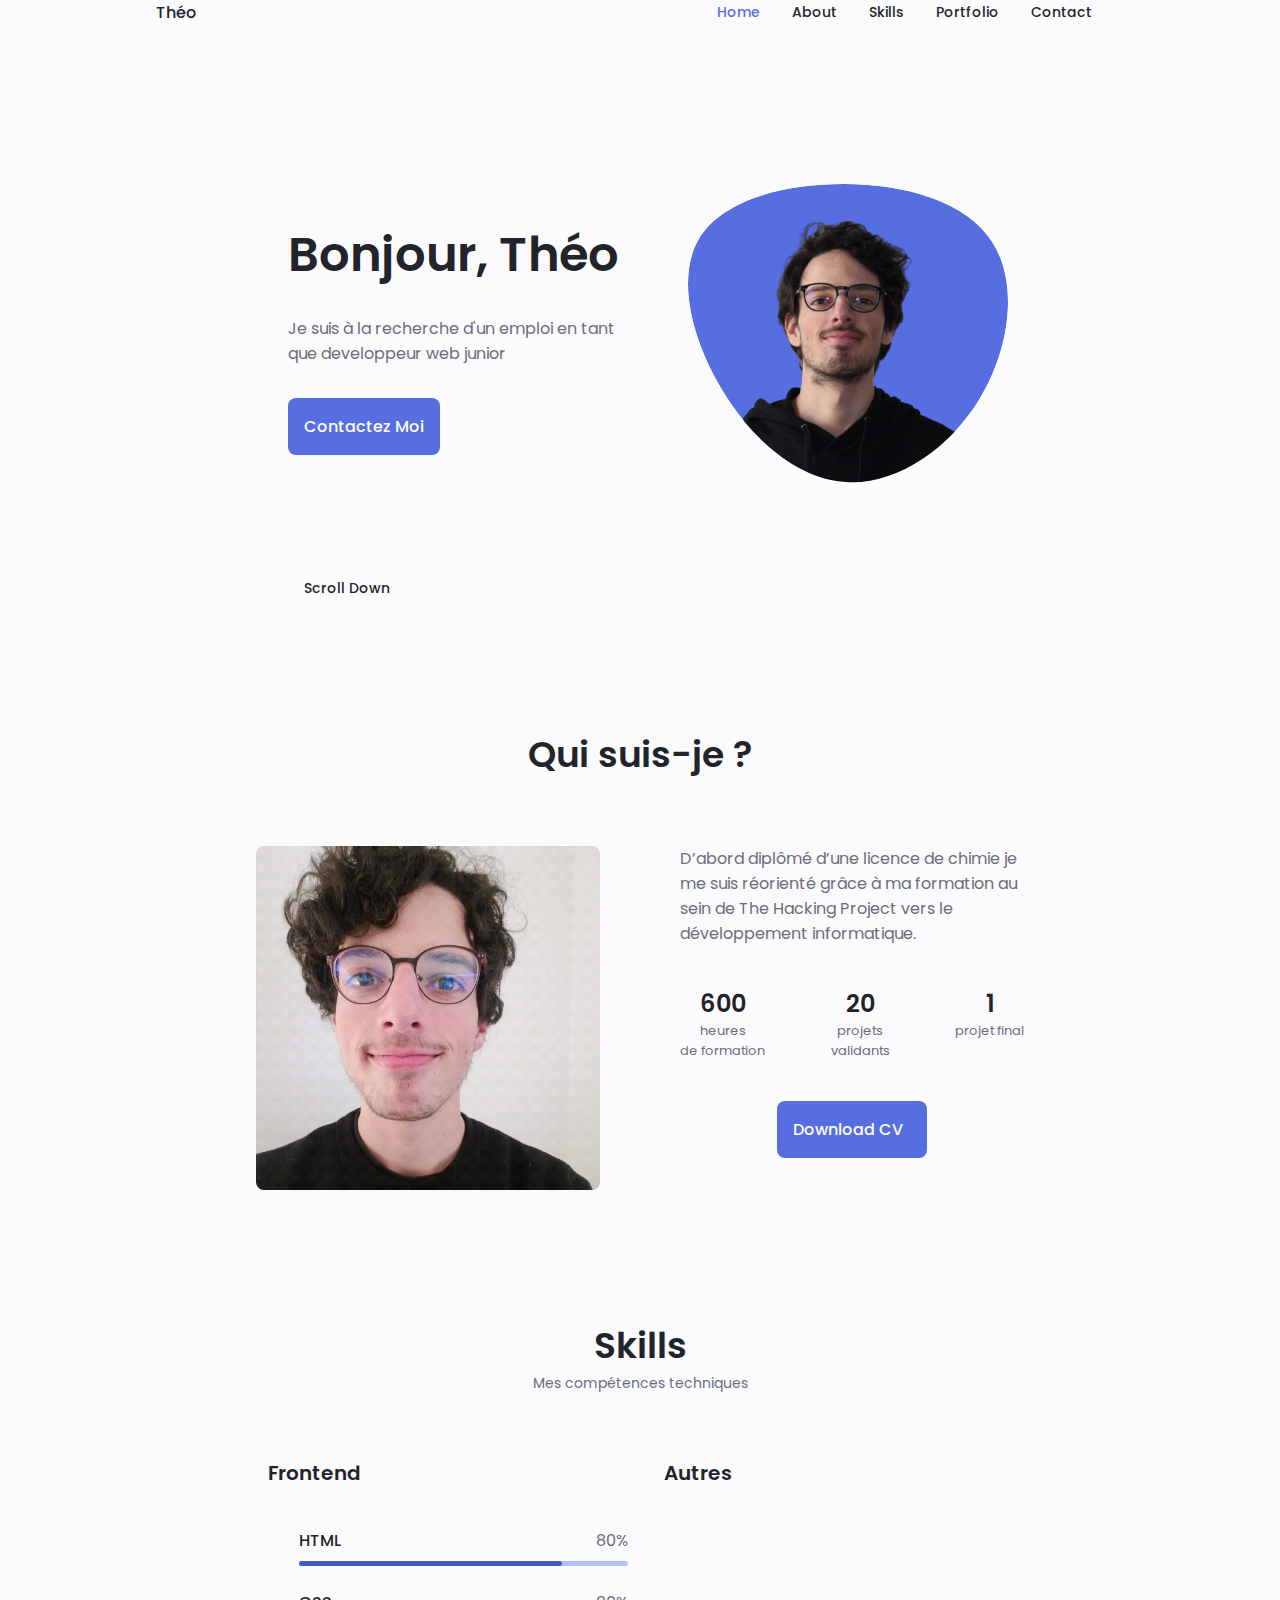
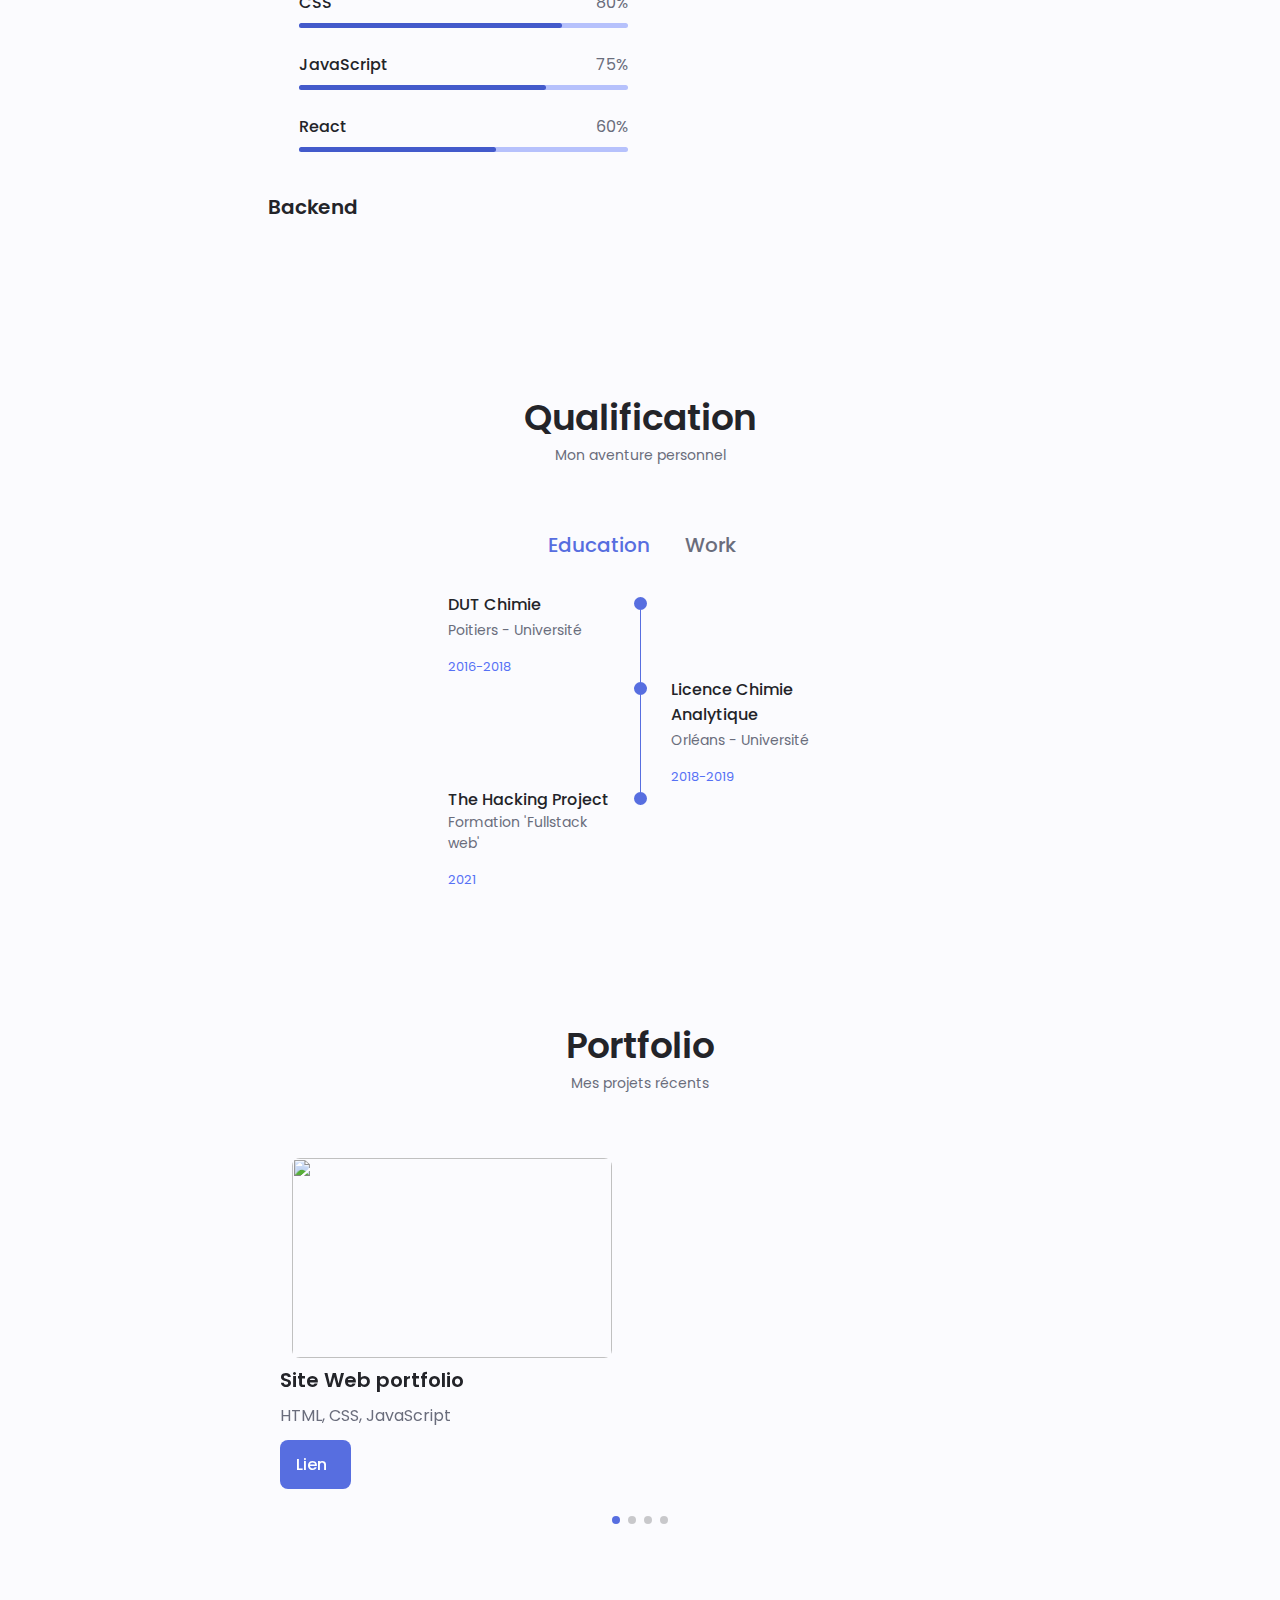
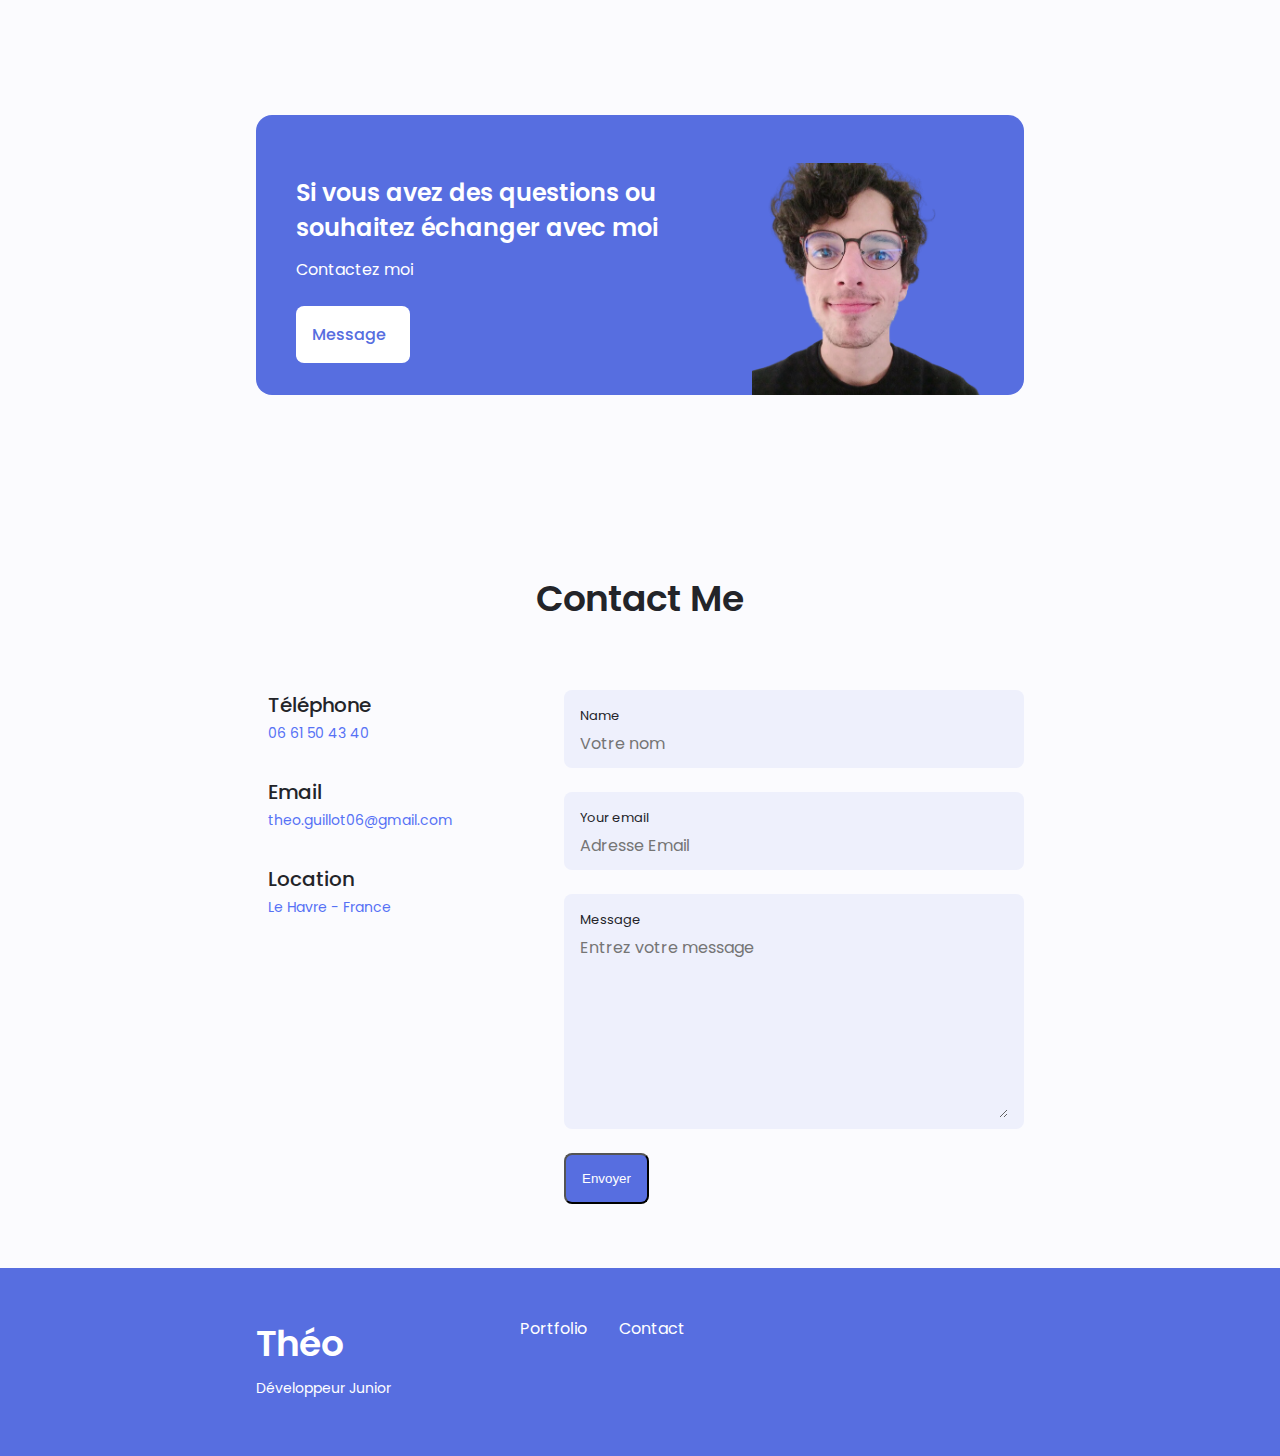
==== home.html @ 10beaa8b "changing format" ====
<!DOCTYPE html>
    <html lang="en">
    <head>
        <meta charset="UTF-8">
        <meta name="viewport" content="width=device-width, initial-scale=1.0">

        <!--==================== UNICONS ====================-->
        <link rel="stylesheet" href="https://unicons.iconscout.com/release/v4.0.0/css/line.css">
        
        <!--==================== CSS ====================-->
        <link rel="stylesheet" href="assets/css/styles.css">

        <title>My Portfolio</title>
    </head>
    <body>
        <!--==================== HEADER ====================-->
        <header class="header" id="header">
            <nav class="nav container">
                <a href="#" class="nav__logo">Théo</a>

                <div class="nav__menu" id="nav-menu">
                    <ul class="nav__list grid">
                        <li class="nav__item">
                            <a href="#home" class="nav__link active-link">
                                <i class="uil uil-estate nav__icon"></i> Home
                            </a>
                        </li>
                        <li class="nav__item">
                            <a href="#about" class="nav__link">
                                <i class="uil uil-user nav__icon"></i> About
                            </a>
                        </li>
                        <li class="nav__item">
                            <a href="#skills" class="nav__link">
                                <i class="uil uil-file-alt nav__icon"></i> Skills
                            </a>
                        </li>
                        <li class="nav__item">
                            <a href="#portfolio" class="nav__link">
                                <i class="uil uil-scenery nav__icon"></i> Portfolio
                            </a>
                        </li>
                        </li>
                        <li class="nav__item">
                            <a href="#contact" class="nav__link">
                                <i class="uil uil-message nav__icon"></i> Contact
                            </a>
                        </li>
                    </ul>
                    <i class="uil uil-times nav__close"  id="nav-close"></i>
                </div>

                <div class="nav__btns">
                    <!--Theme change button--> 
                    <i class="uil uil-moon change-theme" id="theme-button"></i>
                    <div class="nav__toggle" id="nav-toggle">
                        <i class="uil uil-apps"></i>
                    </div>
                </div>
            </nav>
        </header>

        <!--==================== MAIN ====================-->
        <main class="main">
            <!--==================== HOME ====================-->
            <section class="home section" id="home">
                <div class="home__container container grid">
                    <div class="home__content grid">
                        <div class="home__social">
                            <a href="https://www.linkedin.com/in/th%C3%A9o-guillot-756a85234/" target ="_blank" class="home__social-icon">
                                <i class="uil uil-linkedin-alt"></i>
                            </a>
                            <a href="https://github.com/theoguillot" target ="_blank" class="home__social-icon">
                                <i class="uil uil-github-alt"></i>
                            </a>
                        </div>
                        <div class="home__img">
                            <svg class="home__blob" viewBox="0 0 200 187" xmlns="http://www.w3.org/2000/svg" xmlns:xlink="http://www.w3.org/1999/xlink">
                                <mask id="mask0" mask-type="alpha">
                                    <path d="M190.312 36.4879C206.582 62.1187 201.309 102.826 182.328 134.186C163.346 165.547 
                                    130.807 187.559 100.226 186.353C69.6454 185.297 41.0228 161.023 21.7403 129.362C2.45775 
                                    97.8511 -7.48481 59.1033 6.67581 34.5279C20.9871 10.1032 59.7028 -0.149132 97.9666 
                                    0.00163737C136.23 0.303176 174.193 10.857 190.312 36.4879Z"/>
                                </mask>
                                <g mask="url(#mask0)">
                                    <path d="M190.312 36.4879C206.582 62.1187 201.309 102.826 182.328 134.186C163.346 
                                    165.547 130.807 187.559 100.226 186.353C69.6454 185.297 41.0228 161.023 21.7403 
                                    129.362C2.45775 97.8511 -7.48481 59.1033 6.67581 34.5279C20.9871 10.1032 59.7028 
                                    -0.149132 97.9666 0.00163737C136.23 0.303176 174.193 10.857 190.312 36.4879Z"/>

                                    <image class="home__blob-img" x='12' y='-40' href="assets/img/perfil.png"/>
                                </g>
                            </svg>
                        </div>
                        <div class="home__data">
                            <h1 class="home__title">Bonjour, Théo</h1>                        
                            <br>
                            <p class="home__description">Je suis à la recherche d'un emploi en tant que developpeur web junior</p>
                            <a href="#contact" class="button button--flex">
                                Contactez Moi <i class="uil uil-message"></i>
                            </a>
                        </div>
                    </div>
                    <div class="home__scroll">
                        <a href="#about" class="home__scroll-button button--flex">
                            <i class="uil uil-mouse-alt home_scroll-mouse"></i>
                            <span class="home__scroll-name">Scroll Down</span>
                            <i class="uil uil-arrow-down home_scroll-arrow"></i>
                        </a>
                    </div>
                </div>
            </section>

            <!--==================== ABOUT ====================-->
            <section class="about section" id="about">
                <h2 class="section__title">Qui suis-je ?</h2>
                <span class="section__subtitle"></span>
                <div class="about__container container grid">
                    <img src="assets/img/about.jpg" alt="" class="about__img">
                    <div class="about__data">
                        <p class="about__description">D’abord diplômé d’une licence de chimie je me suis réorienté grâce à ma formation au sein de The Hacking Project vers le développement informatique.</p>
                        <div class="about__info">
                            <div>
                                <span class="about__info-title">600</span>
                                <span class="about__info-name">heures <br> de formation</span>
                            </div>
                            <div>
                                <span class="about__info-title">20</span>
                                <span class="about__info-name">projets <br> validants</span>
                            </div>
                            <div>
                                <span class="about__info-title">1</span>
                                <span class="about__info-name">projet final <br></span>
                            </div>
                        </div>
                        <div class="about__buttons">
                            <a href="assets/pdf/THEO-GUILLOT-CV.pdf" download class="button button--flex">
                               Download CV <i class="uil uil-download-alt button__icon"></i>
                            </a>
                        </div>
                    </div>
                </div>
            </section>

            <!--==================== SKILLS ====================-->
            <section class="skills section" id="skills">
                <h2 class="section__title">Skills</h2>
                <span class="section__subtitle">Mes compétences techniques</span>
                <div class="skills__container container grid">
                    <div>
                        <!--==================== SKILL 1 ====================-->
                        <div class="skills__content skills__open">
                            <div class="skills__header">
                                <i class="uil uil-brackets-curly skills__icon"></i>

                                <div>
                                    <h1 class="skills__title">Frontend</h1>
                                    <span class="skills__subtitle"> </span>
                                </div>

                                <i class="uil uil-angle-down skills__arrow"></i>
                            </div>
                            <div class="skills__list grid">
                                <div class="skills__data">
                                    <div class="skills__titles">
                                        <h3 class="skills__name">HTML</h3>
                                        <span class="skills__number">80%</span>
                                    </div>
                                    <div class="skills__bar">
                                        <span class="skills__percentage skills__html"></span>
                                    </div>
                                </div>

                                <div class="skills__data">
                                    <div class="skills__titles">
                                        <h3 class="skills__name">CSS</h3>
                                        <span class="skills__number">80%</span>
                                    </div>
                                    <div class="skills__bar">
                                        <span class="skills__percentage skills__css"></span>
                                    </div>
                                </div>

                                <div class="skills__data">
                                    <div class="skills__titles">
                                        <h3 class="skills__name">JavaScript</h3>
                                        <span class="skills__number">75%</span>
                                    </div>
                                    <div class="skills__bar">
                                        <span class="skills__percentage skills__js"></span>
                                    </div>
                                </div>

                                <div class="skills__data">
                                    <div class="skills__titles">
                                        <h3 class="skills__name">React</h3>
                                        <span class="skills__number">60%</span>
                                    </div>
                                    <div class="skills__bar">
                                        <span class="skills__percentage skills__react"></span>
                                    </div>
                                </div>
                            </div>
                        </div>
                        <!--==================== SKILL 2 ====================-->
                        <div class="skills__content skills__close">
                            <div class="skills__header">
                                <i class="uil uil-server-network skills__icon"></i>

                                <div>
                                    <h1 class="skills__title">Backend</h1>
                                    <span class="skills__subtitle"></span>
                                </div>

                                <i class="uil uil-angle-down skills__arrow"></i>
                            </div>
                            <div class="skills__list grid">
                                <div class="skills__data">
                                    <div class="skills__titles">
                                        <h3 class="skills__name">PHP</h3>
                                        <span class="skills__number">70%</span>
                                    </div>
                                    <div class="skills__bar">
                                        <span class="skills__percentage skills__php"></span>
                                    </div>
                                </div>

                                <div class="skills__data">
                                    <div class="skills__titles">
                                        <h3 class="skills__name">MySQL</h3>
                                        <span class="skills__number">70%</span>
                                    </div>
                                    <div class="skills__bar">
                                        <span class="skills__percentage skills__firebase"></span>
                                    </div>
                                </div>

                                <div class="skills__data">
                                    <div class="skills__titles">
                                        <h3 class="skills__name">Node Js</h3>
                                        <span class="skills__number">60%</span>
                                    </div>
                                    <div class="skills__bar">
                                        <span class="skills__percentage skills__node"></span>
                                    </div>
                                </div>

                                <div class="skills__data">
                                    <div class="skills__titles">
                                        <h3 class="skills__name">Ruby</h3>
                                        <span class="skills__number">85%</span>
                                    </div>
                                    <div class="skills__bar">
                                        <span class="skills__percentage skills__ruby"></span>
                                    </div>
                                </div>
                            </div>
                        </div>
                    </div>
                    <div>
                        <!--==================== SKILL 3 ====================-->
                        <div class="skills__content skills__close">
                            <div class="skills__header">
                                <i class="uil uil-server-network skills__icon"></i>

                                <div>
                                    <h1 class="skills__title">Autres</h1>
                                    <span class="skills__subtitle"></span>
                                </div>

                                <i class="uil uil-angle-down skills__arrow"></i>
                            </div>
                            <div class="skills__list grid">
                                <div class="skills__data">
                                    <div class="skills__titles">
                                        <h3 class="skills__name">Adobe Premiere</h3>
                                        <span class="skills__number">70%</span>
                                    </div>
                                    <div class="skills__bar">
                                        <span class="skills__percentage skills__adobe"></span>
                                    </div>
                                </div>

                                <div class="skills__data">
                                    <div class="skills__titles">
                                        <h3 class="skills__name">Photoshop</h3>
                                        <span class="skills__number">60%</span>
                                    </div>
                                    <div class="skills__bar">
                                        <span class="skills__percentage skills__photoshop"></span>
                                    </div>
                                </div>
                            </div>
                        </div>
                    </div>
                </div>

            </section>

            <!--==================== QUALIFICATIONS ====================-->
            <section class="qualification section">
                <h2 class="section__title">Qualification</h2>
                <span class="section__subtitle">Mon aventure personnel</span>

                <div class="qualification__containter container">
                    <div class="qualification__tabs">
                        <div class="qualification__button button--flex qualification__active" data-target='#education'>
                            <i class="uil uil-graduation-cap qualification__icon"></i>
                            Education
                        </div>

                        <div class="qualification__button button--flex" data-target='#work'>
                            <i class="uil uil-briefcase-alt qualification__icon"></i>
                            Work
                        </div>
                    </div>

                    <div class="qualification__sections">
                        <!--==================== QUALIFICATION CONTENT 1 ====================-->
                        <div class="qualification__content qualification__active" data-content id="education">
                            <!--==================== QUALIFICATIONS 1 ====================-->
                            <div class="qualification__data">
                                <div>
                                    <h3 class="qualification__title">DUT Chimie</h3>
                                    <span class="qualification__subtitle">Poitiers - Université</span>
                                    <div class="qualification__calendar">
                                        <i class="uil uil-calendar-alt"></i>
                                        2016-2018
                                    </div>
                                </div>

                                <div>
                                    <span class="qualification__rounder"></span>
                                    <span class="qualification__line"></span>
                                </div>
                            </div>

                            <!--==================== QUALIFICATIONS 2 ====================-->
                            <div class="qualification__data">
                                <div></div>
                                
                                <div>
                                    <span class="qualification__rounder"></span>
                                    <span class="qualification__line"></span>
                                </div>

                                <div>
                                    <h3 class="qualification__title">Licence Chimie Analytique</h3>
                                    <span class="qualification__subtitle"> Orléans - Université</span>
                                    <div class="qualification__calendar">
                                        <i class="uil uil-calendar-alt"></i>
                                        2018-2019
                                    </div>
                                </div>

                            </div>

                            <!--==================== QUALIFICATIONS 3 ====================-->
                            <div class="qualification__data">
                                <div>
                                    <h3 class="qualification__title">The Hacking Project</h3>
                                    <span class="qualification__subtitle">Formation 'Fullstack web'</span>
                                    <div class="qualification__calendar">
                                        <i class="uil uil-calendar-alt"></i>
                                        2021
                                    </div>
                                </div>

                                <div>
                                    <span class="qualification__rounder"></span>
                                </div>
                            </div>
                        </div>
                        <!--==================== QUALIFICATION CONTENT 2 ====================-->
                        <div class="qualification__content" data-content id="work">
                            <!--==================== QUALIFICATIONS 1 ====================-->
                            <div class="qualification__data">
                                <div></div>
                                
                                <div>
                                    <span class="qualification__rounder"></span>
                                    <span class="qualification__line"></span>
                                </div>

                                <div>
                                    <h3 class="qualification__title">Développeur PHP-JS-SQL</h3>
                                    <span class="qualification__subtitle">TRACKER</span>
                                    <div class="qualification__calendar">
                                        <i class="uil uil-calendar-alt"></i>
                                        Juin 2022 - Sept. 2022
                                    </div>
                                </div>

                            </div>

                            <!--==================== QUALIFICATIONS 2 ====================-->
                            <div class="qualification__data">
                                <div>
                                    <h3 class="qualification__title">Alternant technicien chimiste</h3>
                                    <span class="qualification__subtitle">Novo Nordisk</span>
                                    <div class="qualification__calendar">
                                        <i class="uil uil-calendar-alt"></i>
                                        Juin 2021 - Sept. 2021
                                    </div>
                                </div>

                                <div>
                                    <span class="qualification__rounder"></span>
                                    <span class="qualification__line"></span>
                                </div>
                            </div>

                            <!--==================== QUALIFICATIONS 3 ====================-->
                            <div class="qualification__data">
                                <div></div>
                                
                                <div>
                                    <span class="qualification__rounder"></span>
                                    <span class="qualification__line"></span>
                                </div>

                                <div>
                                    <h3 class="qualification__title">Technicien Chimiste</h3>
                                    <span class="qualification__subtitle">Novo Nordisk</span>
                                    <div class="qualification__calendar">
                                        <i class="uil uil-calendar-alt"></i>
                                        Sept. 2019 - Nov 2019
                                    </div>
                                </div>

                            </div>
                        </div>
                    </div>
                </div>

            </section>

            <!--==================== PORTFOLIO ====================-->
            <link rel="stylesheet"
            href="https://unpkg.com/swiper/swiper-bundle.min.css"/>
      
            <script src="https://unpkg.com/swiper/swiper-bundle.min.js"></script>

            <section class="portfolio section" id="portfolio">
                <h2 class="section__title">Portfolio</h2>
                <span class="section__subtitle">Mes projets récents</span>

                <div class="portfolio__container container swiper">
                    <div class="swiper-wrapper">
                        <!--==================== PORTFOLIO 1====================-->
                        <div class="portfolio__content grid swiper-slide">
                            <img src="assets/img/portfolio1.jpg" alt="" class="portfolio__img">

                            <div class="portfolio__data">
                                <h3 class="portfolio__title">Site Web portfolio</h3>
                                <p class="portfolio__description">HTML, CSS, JavaScript</p>
                                <a href="https://github.com/theoguillot/Portfoliov1/" class="button button--flex button--small portfolio__button" target="_blank">
                                    Lien
                                    <i class="uil uil-arrow-right button__icon"></i>
                                </a>
                            </div>
                        </div>

                        <!--==================== PORTFOLIO 2====================-->

                        <div class="portfolio__content grid swiper-slide">
                            <img src="assets/img/portfolio2.jpg" alt="" class="portfolio__img">

                            <div class="portfolio__data">
                                <h3 class="portfolio__title">Projet final 'The Hacking Project'</h3>
                                <p class="portfolio__description">Ruby On Rails, JavaScript</p>
                                <a href="https://formatech-org.herokuapp.com" class="button button--flex button--small portfolio__button" target="_blank">
                                    Check it out
                                    <i class="uil uil-arrow-right button__icon"></i>
                                </a>
                            </div>
                        </div>
                        <!--==================== PORTFOLIO 3====================-->
                        <div class="portfolio__content grid swiper-slide">
                            <img src="assets/img/portfolio5.jpg" alt="" class="portfolio__img">

                            <div class="portfolio__data">
                                <h3 class="portfolio__title">Boutique en ligne</h3>
                                <p class="portfolio__description">Wordpress, PHP</p>
                                <a href="https://brokenstock.fr" class="button button--flex button--small portfolio__button" target="_blank">
                                    Check it out
                                    <i class="uil uil-arrow-right button__icon"></i>
                                </a>
                            </div>
                        </div>
                        <!--==================== PORTFOLIO 4====================-->
                        <div class="portfolio__content grid swiper-slide">
                            <iframe src="https://giant.gfycat.com/PositiveNeglectedCollardlizard.mp4" class="portfolio__img" allowfullscreen></iframe>
                            <div class="portfolio__data">
                                <h3 class="portfolio__title">Bot telegram</h3>
                                <p class="portfolio__description">Ruby bot, Pancakeswap API </p>
                                <a href="https://giant.gfycat.com/PositiveNeglectedCollardlizard.mp4" class="button button--flex button--small portfolio__button" target="_blank">
                                    <i class="uil uil-arrow-left left__button__icon"></i>
                                    Check it out
                                </a>
                            </div>
                        </div>
                    </div>
                    <!-- If we need navigation buttons -->
                    <div class="swiper-button-prev">
                        <i class="uil uil-angle-left-b swiper-portfolio-icon"></i>
                    </div>
                    <div class="swiper-button-next">
                        <i class="uil uil-angle-right-b swiper-portfolio-icon"></i>
                    </div>
                    <!-- Add Pagination -->
                    <div class="swiper-pagination"></div>
                </div>

            </section>

            <!--==================== PROJECT IN MIND ====================-->
            <section class="project section">
                <div class="project__bg">
                    <div class="project__container container grid">
                        <div class="project__data">
                            <h2 class="project__title">Si vous avez des questions ou souhaitez échanger avec moi</h2>
                            <p class="project__description">Contactez moi</p>
                            <a href="#contact" class="button button--flex button--white">
                                Message
                                <i class="uil uil-message project__icon button__icon"></i>
                            </a>
                        </div>

                        <img src="assets/img/project.png" alt="" class="project__img">
                    </div>
                </div>

            </section>

            <!--==================== CONTACT ME ====================-->
            <section class="contact section" id="contact">
                <h2 class="section__title">Contact Me</h2>
                <span class="section__subtitle"></span>

                <div class="contact__container container grid">
                    <div>
                        <div class="contact__information">
                            <i class="uil uil-phone-alt contact__icon"></i>

                            <div>
                                <h3 class="contact__title">Téléphone</h3>
                                <span class="contact__subtitle">06 61 50 43 40</span>
                            </div>
                        </div>
                        <div class="contact__information">
                            <i class="uil uil-envelope contact__icon"></i>

                            <div>
                                <h3 class="contact__title">Email</h3>
                                <span class="contact__subtitle">theo.guillot06@gmail.com</span>
                            </div>
                        </div>
                        <div class="contact__information">
                            <i class="uil uil-map-marker contact__icon"></i>

                            <div>
                                <h3 class="contact__title">Location</h3>
                                <span class="contact__subtitle">Le Havre - France</span>
                            </div>
                        </div>
                    </div>
                    <form action="https://formsubmit.co/730855c0db6765073048774f76329a4f" class="contact__form grid" method="POST">
                        <input type="hidden" name="_next" value="https://theog-portfolio.herokuapp.com/thanks.html">
                        <div class="contact__inputs grid">
                            <div class="contact__content">
                                <label for="" class="contact__label">Name</label>
                                <input placeholder="Votre nom" type="text" name="name" class="contact__input" required>
                            </div>
                            <div class="contact__content">
                                <label for="" class="contact__label">Your email</label>
                                <input type="email" name="email" placeholder="Adresse Email" class="contact__input" required>
                            </div>
                            <div class="contact__content">
                                <label for="" class="contact__label">Message</label>
                                <textarea name="message" placeholder="Entrez votre message" id="" cols="0" rows="7" class="contact__input"></textarea>
                            </div>

                            <div>
                                <button  class="button button--flex" type="submit">
                                    Envoyer 
                                    <i class="uil uil-message"></i>
                                </button>
                            </div>
                        </div>
                    </form>
                </div>

            </section>
        </main>

        <!--==================== FOOTER ====================-->
        <footer class="footer">
            <div class="footer__bg">
                <div class="footer__container container grid">
                    <div>
                        <h1 class="footer__title">Théo</h1>
                        <span class="footer__subtitle">Développeur Junior</span>
                    </div>
                    <ul class="footer__links">
                        <li>
                            <a href="#portfolio" class="footer__link">Portfolio</a>
                        </li>
                        <li>
                            <a href="#contact" class="footer__link">Contact</a>
                        </li>
                    </ul>
                    <div class="footer__socials">
                        <a href="https://www.linkedin.com/in/th%C3%A9o-guillot-756a85234/" target="_blank" class="footer__social">
                            <i class="uil uil-linkedin"></i>
                        </a>
                        <a href="https://github.com/theoguillot" target="_blank" class="footer__social">
                            <i class="uil uil-github"></i>
                        </a>
                    </div>
                </div>
            </div>
        </footer>
        
        <!--==================== SCROLL TOP ====================-->
        <a href="#" class="scrollup" id="scroll-up">
            <i class="uil uil-arrow-up scrollup__icon"></i>
        </a>

        <!--==================== MAIN JS ====================-->
        <script src="assets/js/main.js"></script>
    </body>
</html>
---- assets/css/styles.css ----
/*==================== GOOGLE FONTS ====================*/
@import url('https://fonts.googleapis.com/css2?family=Poppins:wght@400;500;600&display=swap');

/*==================== VARIABLES CSS ====================*/
:root {
    --header-height: 3rem ;

    /*========== Colors ==========*/
    /* Change favorite color */
    --hue-color: 230 ; /*Purple 250 - Green 142 - Blue 230 - Pink 340*/

    /* HSL color mode */
    --first-color: hsl(var(--hue-color), 69%, 61%) ;
    --first-color-second: hsl(var(--hue-color), 69%, 61%);
    --first-color-alt: hsl(var(--hue-color), 57%, 53%);
    --first-color-lighter: hsl(var(--hue-color), 92%, 85%);
    --title-color: hsl(var(--hue-color), 8%, 15%);
    --text-color: hsl(var(--hue-color), 8%, 45%);
    --text-color-light: hsl(var(--hue-color),89%, 65%);
    --input-color: hsl(var(--hue-color), 70%, 96%);
    --body-color: hsl(var(--hue-color), 60%, 99%);
    --container-color: #FFF;
    --scroll-bar-color: hsl(var(--hue-color), 12%, 90%);
    --scroll-thumb-color: hsl(var(--hue-color), 12%, 80%);

    /*========== Font and typography ==========*/
    --body-font: 'Poppins', sans-serif;

    /* .5rem = 8px, 1rem = 16px, 1.5rem = 24px ... */
    --big-font-size: 2rem;
    --h1-font-size: 1.5rem;
    --h2-font-size: 1.25rem;
    --h3-font-size: 1.125rem;
    --normal-font-size: .938rem;
    --small-font-size: .813rem;
    --smaller-font-size: .75rem;

    /*========== Font weight ==========*/
    --font-medium: 500;
    --font-semi-bold: 600;

    /*========== Margenes Bottom ==========*/
    /* .25rem = 4px, .5rem = 8px, .75rem = 12px ... */
    --mb-0-25: .25rem;
    --mb-0-5: .5rem;
    --mb-0-75: .75rem;
    --mb-1: 1rem;
    --mb-1-5: 1.5rem;
    --mb-2: 2rem;
    --mb-2-5: 2.5rem;
    --mb-3: 3rem;

    /*========== z index ==========*/
    --z-tooltip: 10;
    --z-fixed: 100;
    --z-modal: 1000;
}

/* Font size for large devices */
@media screen and (min-width: 968px) {
    :root {
        --big-font-size: 3rem;
        --h1-font-size: 2.25rem;
        --h2-font-size: 1.5rem;
        --h3-font-size: 1.25rem;
        --normal-font-size: 1rem;
        --small-font-size: .875rem;
        --smaller-font-size: .813rem;
    }
}

/*========== Variables Dark theme ==========*/
body.dark-theme{
    /* HSL color mode */

    --first-color-second: hsl(var(--hue-color), 30%, 8%);
    --title-color: hsl(var(--hue-color), 8%, 95%);
    --text-color: hsl(var(--hue-color), 8%, 75%);
    --input-color: hsl(var(--hue-color), 29%, 16%);
    --body-color: hsl(var(--hue-color), 28%, 12%);
    --container-color: hsl(var(--hue-color), 29%, 16%);
    --scroll-bar-color: hsl(var(--hue-color), 12%, 48%);
    --scroll-thumb-color: hsl(var(--hue-color), 12%, 36%);
}

/*========== Button Dark/Light ==========*/
.nav__btns{
    display: flex;
    align-items: center;
}

.change-theme{
    font-size: 1.25rem;
    color: var(--title-color);
    margin-right: var(--mb-1);
    cursor: pointer;
}

.change-theme:hover{
    color: var(--first-color);
}


/*==================== BASE ====================*/
*{
    box-sizing: border-box;
    padding: 0;
    margin: 0;
}

html{
    scroll-behavior: smooth;
}

body{
    margin: 0 0 var(--header-height) 0;
    font-family: var(--body-font);
    font-size: var(--normal-font-size);
    background-color: var(--body-color);
    color: var(--text-color);
}

h1,h2,h3,h4{
    color: var(--title-color);
    font-weight: var(--font-semi-bold);
}

ul{
    list-style: none;
}

a{
    text-decoration: none;
}

img{
    max-width: 100%;
    height: auto
}
/*==================== REUSABLE CSS CLASSES ====================*/
.section{
    padding: 2rem 0 4rem;
}

.section__title{
    font-size: var(--h1-font-size)
}

.section__subtitle{
    display: block;
    font-size: var(--small-font-size);
    margin-bottom: var(--mb-3);
}

.section__title,
.section__subtitle{
    text-align: center;
}
/*==================== LAYOUT ====================*/
.container{
    max-width: 768px;
    margin-left: var(--mb-1-5);
    margin-right: var(--mb-1-5);
}

.grid{
    display: grid;
    gap: 1.5rem;
}

.header{
    width: 100%;
    position: fixed;
    bottom: 0;
    left: 0;
    z-index: var(--z-fixed);
    background-color: var(--body-color);
}
/*==================== NAV ====================*/
.nav{
    max-width: 968px;
    height: var(--header-height);
    display: flex;
    justify-content: space-between;
    align-items: center;
}

.nav__logo,
.nav__toggle{
    color: var(--title-color);
    font-weight: var(--font-medium);
}

.nav__logo:hover{
    color: var(--first-color);
}

.nav__toggle{
    font-size: 1.1rem;
    cursor: pointer;
}

.nav__toggle:hover{
    color: var(--first-color);
}

@media screen and (max-width: 767px){
    .nav__menu{
        position: fixed;
        bottom: -100%;
        left: 0;
        width: 100%;
        background-color: var(--body-color);
        padding: 2rem 1.5rem 4rem;
        box-shadow: 0 -1px 4px rgba(0,0,0,.15);
        border-radius: 1.5rem 1.5rem 0 0;
        transition: .3s;
    }
}

.nav__list{
    grid-template-columns: repeat(3, 1fr);
    gap: 2rem;
}

.nav__link{
    display: flex;
    flex-direction: column;
    align-items: center;
    font-size: var(--small-font-size);
    color: var(--title-color);
    font-weight: var(--font-medium);
}

.nav__link:hover{
    color: var(--first-color)
}

.nav__icon{
    font-size: 1.2rem;
}

.nav__close{
    position: absolute;
    right: 1.3rem;
    bottom: .5rem;
    font-size: 1.5rem;
    cursor: pointer;
    color: var(--first-color);
}

.nav__close:hover{
    color: var(--first-color-alt)
}
/* show menu */
.show-menu{
    bottom: 0;
}

/* Active link */
.active-link{
    color: var(--first-color);
}

/* Change background header */
.scroll-header{
    box-shadow: 0 -1px 4px rgba(0,0,0,.15);
}

/*==================== HOME ====================*/
.home__container{
    gap: 1rem;
}

.home__content{
    grid-template-columns: .5fr 3fr;
    padding-top: 3.5rem;
    align-items: center;
}

.home__social{
    display: grid;
    grid-template-columns: max-content;
    row-gap: 1rem;
}

.home__social-icon{
    font-size: 1.25rem;
    color: var(--first-color);
}

.home__social-icon:hover{
    color: var(--first-color-alt);
}

.home__blob{
    width: 200px;
    fill: var(--first-color)
}

.home__blob-img{
   width: 170px; 
}

.home__data{
    grid-column: 1/3;
}

.home__title{
    font-size: var(--big-font-size);
}

.home__subtitle{
    font-size: var(--h3-font-size3--);
    color: var(--text-color);
    font-weight: var(--font-medium);
}

.home__description{
    margin-bottom: var(--mb-2);
}

.home__scroll{
    display: none;
}

.home__scroll-button{
    color: var(--first-color);
    transition: .3s;
}

.home__scroll-button:hover{
    transform: translateY(0.25rem);
}

.home__scroll-mouse{
    font-size: 2rem;
}

.home__scroll-name{
    font-size: var(--small-font-size);
    color: var(--title-color);
    font-weight: var(--font-medium);
    margin-right: var(--mb-0-25);
}

.home__scroll-arrow{
    font-size: 1.25rem;
}
/*==================== BUTTONS ====================*/
.button{
    display: inline-block;
    background-color: var(--first-color);
    color: #FFF;
    padding: 1rem;
    border-radius: .5rem;
    font-weight: var(--font-medium);
}

.button:hover{
    background-color: var(--first-color-alt);
}

.button__icon{
    font-size: 1.25rem;
    margin-left: var(--mb-0-5);
    transition: .3s;
}

.left__button__icon{
    font-size: 1.25rem;
    margin-right: var(--mb-0-5);
    transition: .3s;
}

.button--white{
    background-color: #FFF;
    color: var(--first-color);
}

.button--white:hover{
    background-color: #FFF;
}

.button--flex{
    display: inline-flex;
    align-items: center;
    
}

.button--thanks{
    text-align: center;
}

.button--small{
    padding: .75rem 1rem;
}

.button--link{
    padding: 0;
    background-color: transparent;
    color: var(--first-color);
}

.button--link:hover{
    background-color: transparent;
    color: var(--first-color-alt);    
}
/*==================== ABOUT ====================*/
.about__img{
    width: 200px;
    border-radius: .5rem;
    justify-self: center;

}

.about__description{
    text-align: center;
    margin-bottom: var(--mb-2-5);
}

.about__info{
    display: flex;
    justify-content: space-evenly;
    margin-bottom: var(--mb-2-5);
}

.about__info-title{
    font-size: var(--h2-font-size);
    font-weight: var(--font-semi-bold);
    color: var(--title-color);
}
.about__info-name{
    font-size: var(--smaller-font-size);
}

.about__info-title,
.about__info-name{
    display: block;
    text-align: center;
}

.about__buttons{
    display: flex;
    justify-content: center;
}
/*==================== SKILLS ====================*/
.skills__container{
    row-gap: 0;
}

.skills__header{
    display: flex;
    align-items: center;
    margin-bottom: var(--mb-2-5);
    cursor: pointer;
}

.skills__icon,
.skills__arrow{
    font-size: 2rem;
    color: var(--first-color);
}

.skills__icon{
    margin-right: var(--mb-0-75);
}

.skills__title{
    font-size: var(--h3-font-size);
}

.skills__subtitle{
    font-size: var(--small-font-size);
    color: var(--text-color-light);
}

.skills__list{
row-gap: 1.5rem;
padding-left: 2.7rem;
}

.skills__arrow{
    margin-left: auto;
    transition: .4s;
}

.skills__titles{
   display: flex;
   justify-content: space-between;
   margin-bottom: var(--mb-0-5); 
}

.skills__name{
    font-size: var(--normal-font-size);
    font-weight: var(--font-medium);
}

.skills__bar,
.skills__percentage{
    height: 5px;
    border-radius: .25rem;
}


.skills__bar{
    background-color: var(--first-color-lighter);
} 

.skills__percentage{
    display: block;
    background-color: var(--first-color-alt) ;
}

.skills__html{
    width: 80%;
}

.skills__css{
    width: 80%;
}

.skills__js{
    width: 75%;
}

.skills__react{
    width: 60%;
}

.skills__php{
    width: 70%;
}

.skills__firebase{
    width: 50%;
}

.skills__node{
    width: 60%;
}


.skills__ruby{
    width: 85%;
}

.skills__adobe{
    width: 70%;
}

.skills__photoshop{
    width: 60%;
}

.skills__close .skills__list{
    height: 0;
    overflow: hidden;
}

.skills__open .skills__list{
    height: max-content;
    margin-bottom: var(--mb-2-5);
}

.skills__open .skills__arrow{
    transform: rotate(-180deg);
}


/*==================== QUALIFICATION ====================*/
.qualification__tabs{
    display: flex;
    justify-content: space-evenly;
    margin-bottom: var(--mb-2);
}

.qualification__button{
    font-size: var(--h3-font-size);
    font-weight: var(--font-medium);
    cursor: pointer;
}

.qualification__button:hover{
    color: var(--first-color);
}

.qualification__icon{
    font-size: 1.8rem;
    margin-right: var(--mb-0-25);
}

.qualification__data{
    display: grid;
    grid-template-columns: 1fr max-content 1fr;
    column-gap: 1.5rem;
}

.qualification__title{
    font-size: var(--normal-font-size);
    font-weight: var(--font-medium);
}

.qualification__subtitle{
    display: inline-block;
    font-size: var(--small-font-size);
    margin-bottom: var(--mb-1);
}

.qualification__calendar{
    font-size: var(--smaller-font-size);
    color: var(--text-color-light);
}

.qualification__rounder{
    display: inline-block;
    width: 13px;
    height: 13px;
    background-color: var(--first-color);
    border-radius: 50%;
}

.qualification__line{
    display: block;
    width: 1px;
    height: 100%;
    background-color: var(--first-color);
    transform: translate(6px, -7px);
}

.qualification [data-content]{
    display: none;
}

.qualification__active[data-content]{
    display: block;
}

.qualification__button.qualification__active{
    color: var(--first-color);
}
/*==================== SERVICES ====================*/
.services__container{
    gap: 1.5rem;
    grid-template-columns: repeat(2, 1fr);
}

.services__content{
    position: relative;
    background-color: var(--container-color);
    padding: 3.5rem .5rem 1.25rem 1.5rem;
    border-radius: .25rem;
    box-shadow: 0 2px 4px rgba(0,0,0,.15);
    transition: .3s;
}

.services__content:hover{
    box-shadow: 0 4px 8px rgba(0,0,0,.15);
}

.services__icon{
    display: block;
    font-size: 1.5rem;
    color: var(--first-color);
    margin-bottom: var(--mb-1);
}

.services__title{
    font-size: var(--h3-font-size);
    margin-bottom: var(--mb-1);
    font-weight: var(--font-medium);
}

.services__button{
    cursor: pointer;
    font-size: var(--small-font-size);
}

.services__button:hover .button__icon{
    transform: translateX(.25rem);
}

.services__modal{
    position: fixed;
    top: 0;
    left: 0;
    right: 0;
    bottom: 0;
    background-color: rgba(0,0,0,.5);
    display: flex;
    align-items: center;
    justify-content: center;
    padding: 0 1rem;
    z-index: var(--z-modal);
    opacity: 0;
    visibility: hidden;
    transition: .3s;
}

.services__modal-content{
    position: relative;
    background-color: var(--container-color);
    padding: 1.5rem;
    border-radius: .5rem;
}

.services__modal-services{
    row-gap: 1rem;
}

.services__modal-service{
    display: flex;
}

.services__modal-title{
    font-size: var(--h3-font-size);
    font-weight: var(--font-medium);
    margin-bottom: var(--mb-1-5);
}

.services__modal-close{
    position: absolute;
    top: 1rem;
    right: 1rem;
    font-size: 1.5rem;
    color: var(--first-color);
    cursor: pointer;
}

.services__modal-icon{
    color: var(--first-color-alt);
    margin-right: var(--mb-0-25);
}
/* Active Modal */
.active-modal{
    opacity: 1;
    visibility: visible;
}

/*==================== PORTFOLIO ====================*/
.portfolio__container{
    overflow: initial;
}

.portfolio__content{
    padding: 0 1.5rem;
}

.portfolio__img{
    width: 265px;
    height: 200px;
    border-radius: .5rem;
    justify-self: center;
}

.portfolio__title{
    font-size: var(--h3-font-size);
    margin-bottom: var(--mb-0-5);
}

.portfolio__description{
    margin-bottom: var(--mb-0-75);
    margin-right: var(--mb-0-5)
}

.portfolio__button:hover .button__icon{
    transform: translateX(.25rem);
}

.portfolio__button:hover .left__button__icon{
    transform: translateX(-.25rem);
}

.swiper-button-prev::after,
.swiper-button-next::after{
    visibility: hidden;
}

.swiper-portfolio-icon{
    font-size: 2rem;
    color: var(--first-color);
}

.swiper-button-prev{
    left: -.5rem;
}

.swiper-button-next{
    right: -.5rem;
}

.swiper-wrapper{
    padding-bottom: 50px;
}

.swiper-pagination-bullet-active{
    background-color: var(--first-color) !important;
}

.swiper-button-prev,
.swiper-button-next,
.swiper-pagination-bullet{
    outline: none;
}

/*==================== PROJECT IN MIND ====================*/
.project{
    text-align: center;
}

.project__bg{
    background-color: var(--first-color-second);
    padding: 3rem;
}

.project__title{
    font-size: var(--h2-font-size);
    margin-bottom: var(--mb-0-75);
}

.project__description{
    margin-bottom: var(--mb-1-5);
}

.project__title,
.project__description{
    color: #FFF;
}

.project__img{
    width: 232px;
    justify-self: center;
}
/*==================== CONTACT ME ====================*/
.contact__container{
    row-gap: 3rem;
}

.contact__information{
    display: flex;
    margin-bottom: var(--mb-2);
}

.contact__icon{
    font-size: 2rem;
    color: var(--first-color);
    margin-right: var(--mb-0-75);
}

.contact__title{
    font-size: var(--h3-font-size);
    font-weight: var(--font-medium);
}

.contact__subtitle{
    font-size: var(--small-font-size);
    color: var(--text-color-light);
}

.contact__content{
    background-color: var(--input-color);
    border-radius: .5rem;
    padding: .75rem 1rem .25rem;
}

.contact__label{
    font-size: var(--smaller-font-size);
    color: var(--title-color);
}

.contact__input{
    width: 100%;
    background-color: var(--input-color);
    color: var(--text-color);
    font-family: var(--body-font);
    font-size: var(--normal-font-size);
    border: none;
    outline: none;
    padding: .25rem .5rem .5rem 0;
}
/*==================== FOOTER ====================*/
.footer{
    padding-top: 2rem;
}

.footer__thanks{
    position: fixed; 
    width: 100%;
    bottom: 0;
}

.footer__container{
    row-gap: 3.5rem;
}

.footer__bg{
    background-color: var(--first-color-second);
    padding: 2rem 0 3rem;
}

.footer__title{
    font-size: var(--h1-font-size);
    margin-bottom: var(--mb-0-25);
}

.footer__subtitle{
    font-size: var(--small-font-size);
}

.footer__links{
    display: flex;
    flex-direction: column;
    row-gap: 1.5rem;
}

.footer__link:hover{
    color: var(--first-color-lighter);
}

.footer__social{
    font-size: 1.25rem;
    margin-right: var(--mb-1-5);
}

.footer__social:hover{
    color: var(--first-color-lighter);
}

.footer__title,
.footer__subtitle,
.footer__link,
.footer__social{
    color: #FFF;
}
/*========== SCROLL UP ==========*/
.scrollup{
    position: fixed;
    right: 1rem;
    bottom: -20%;
    background-color: var(--first-color) ;
    opacity: .8;
    padding: 0 .3rem;
    border-radius: .4rem;
    z-index: var(--z-tooltip);
    transition: .4;
}

.scrollup:hover{
    background-color: var(--first-color-alt);
}

.scrollup__icon{
    font-size: 1.5rem;
    color: #FFF;
}
/* Show scroll */
.show-scroll{
    bottom: 5rem;
}

/*========== SCROLL BAR ==========*/
::-webkit-scrollbar{
    width: .60rem;
    background-color: var(--scroll-bar-color);
    border-radius: .5rem;
}

::-webkit-scrollbar-thumb{
    background-color: var(--scroll-thumb-color);
    border-radius: .5rem;
}

::-webkit-scrollbar-thumb:hover{
    background-color: var(--text-color-light);
}
/*==================== MEDIA QUERIES ====================*/
/* For small devices */
 @media screen and (max-width: 350px){
    .container{
        margin-left: var(--mb-1);
        margin-right: var(--mb-1);
    }

    .nav__menu{
        padding: 2rem .25rem 4rem;
    }

    .nav__list{
        column-gap: 0;
    }

    .home__content{
        grid-template-columns: .25fr 3fr;
    }

    .home__bloc{
        width: 180px;
    }

    .skills__title{
        font-size: var(--normal-font-size);
    }

    .qualification__data{
        gap: .5rem;
    }

    .services__container{
        grid-template-columns: max-content;
        justify-content: center;
    }

    .services__content{
        padding-right: 3.5rem;
    }

    .services__modal{
        padding: 0 .5rem;
    }

    .project__img{
        width: 200px;
    }
 }


/* For medium devices */
@media screen and (min-width: 576px){
    .home__content{
        grid-template-columns: max-content 1fr 1fr;
    }
    
    .home__data{
        grid-column: initial;
    }

    .home__img{
        order: 1;
        justify-self: center;
    }

    .about__container,
    .skills__container,
    .portfolio__content,
    .project__container,
    .contact__container,
    .footer__container{
        grid-template-columns: repeat(2, 1fr);
    }

    .qualification__sections{
        display: grid;
        grid-template-columns: .6fr;
        justify-content: center;
    }
}


@media screen and (min-width: 768px){
    .container{
        margin-left: auto;
        margin-right: auto;
    }

    body{
        margin: 0;
    }

    .section{
        padding: 6rem 0 2rem;
    }

    .section__subtitle{
        margin-bottom: 4rem;
    }

    .header{
        top: 0;
        bottom: initial;
    }

    .header,
    .main,
    .footer__container{
        padding: 0 1rem;
    }

    .nav{
        height: calc(var(--header-height)+ 1.5rem);
        column-gap: 1rem;
    }

    .nav__icon,
    .nav__close,
    .nav__toggle{
        display: none;
    }

    .nav__list{
        display: flex;
        column-gap: 2rem;
    }

    .nav__menu{
        margin-left: auto;
    }

    .change__theme{
        margin: 0;
    }

    .home__container{
        row-gap: 5rem;
    }

    .home__content{
        padding-top: 5.5rem;
        column-gap: 2rem;
    }

    .home__blob{
        width: 270px;
    }

    .home__scroll{
        display: block;
    }

    .home__scroll-button{
        margin-left: 3rem;
    }

    .about__container{
        column-gap: 5rem;
    }

    .about__img{
        width: 350px;
    }

    .about__description{
        text-align: initial;
    }

    .about__info{
        justify-content: space-between;
    }

   

    .qualification__tabs{
        justify-content: center;
    }

    .qualification__button{
        margin: 0 var(--mb-1);
    }

    .qualification__sections{
        grid-template-columns: .5fr;
    }

    .services__container{
        grid-template-columns: repeat(3, 218px);
    }

    .services__icon{
        font-size: 2rem;
    }

    .services__content{
        padding: 6rem 0 2rem 2.5rem;
    }

    .services__modal-content{
        width: 450px;
    }

    .portfolio__img{
        width: 320px;
        margin-left: var(--mb-0-75);
    }

    .portfolio__content{
        align-items: center;
    }

    .project{
        text-align: initial;
    }

    .project__bg{
        background: none;
    }

    .project__container{
        background-color: var(--first-color-second);
        border-radius: 1rem;
        padding: 3rem 2.5rem 0;
        grid-template-columns: 1fr max-content;
        column-gap: 3rem;
    }

    .project__data{
        padding-top: .8rem;
    }

    .footer__container{
        grid-template-columns: repeat(3, 1fr);
    }

    .footer__bg{
        padding: 3rem 0 3.5rem;
    }

    .footer__links{
        flex-direction: row;
        column-gap: 2rem;
    }

    .footer__socials{
        justify-self: flex-end;
    }

    .footer__copy{
        margin-top: 4.5rem;
    }
}

/* For large devices */

@media screen and (min-width: 1024px) {
    .header,
    .main,
    .footer__container{
        padding: 0;
    }

    .home__blob{
        width: 320px;
    }

    .home__social{
        transform: translateX(-6rem);
    }

    .services__container{
        grid-template-columns: repeat(3, 238px);
    }

    .portfolio__content{
        column-gap: 5rem
    }

    .swiper-portfolio-icon{
        font-size: 3.5rem;
    }

    .contact__form{
        width: 460px;
    }

    .contact_inputs{
        grid-template-columns: repeat(2, 1fr);
    }
}
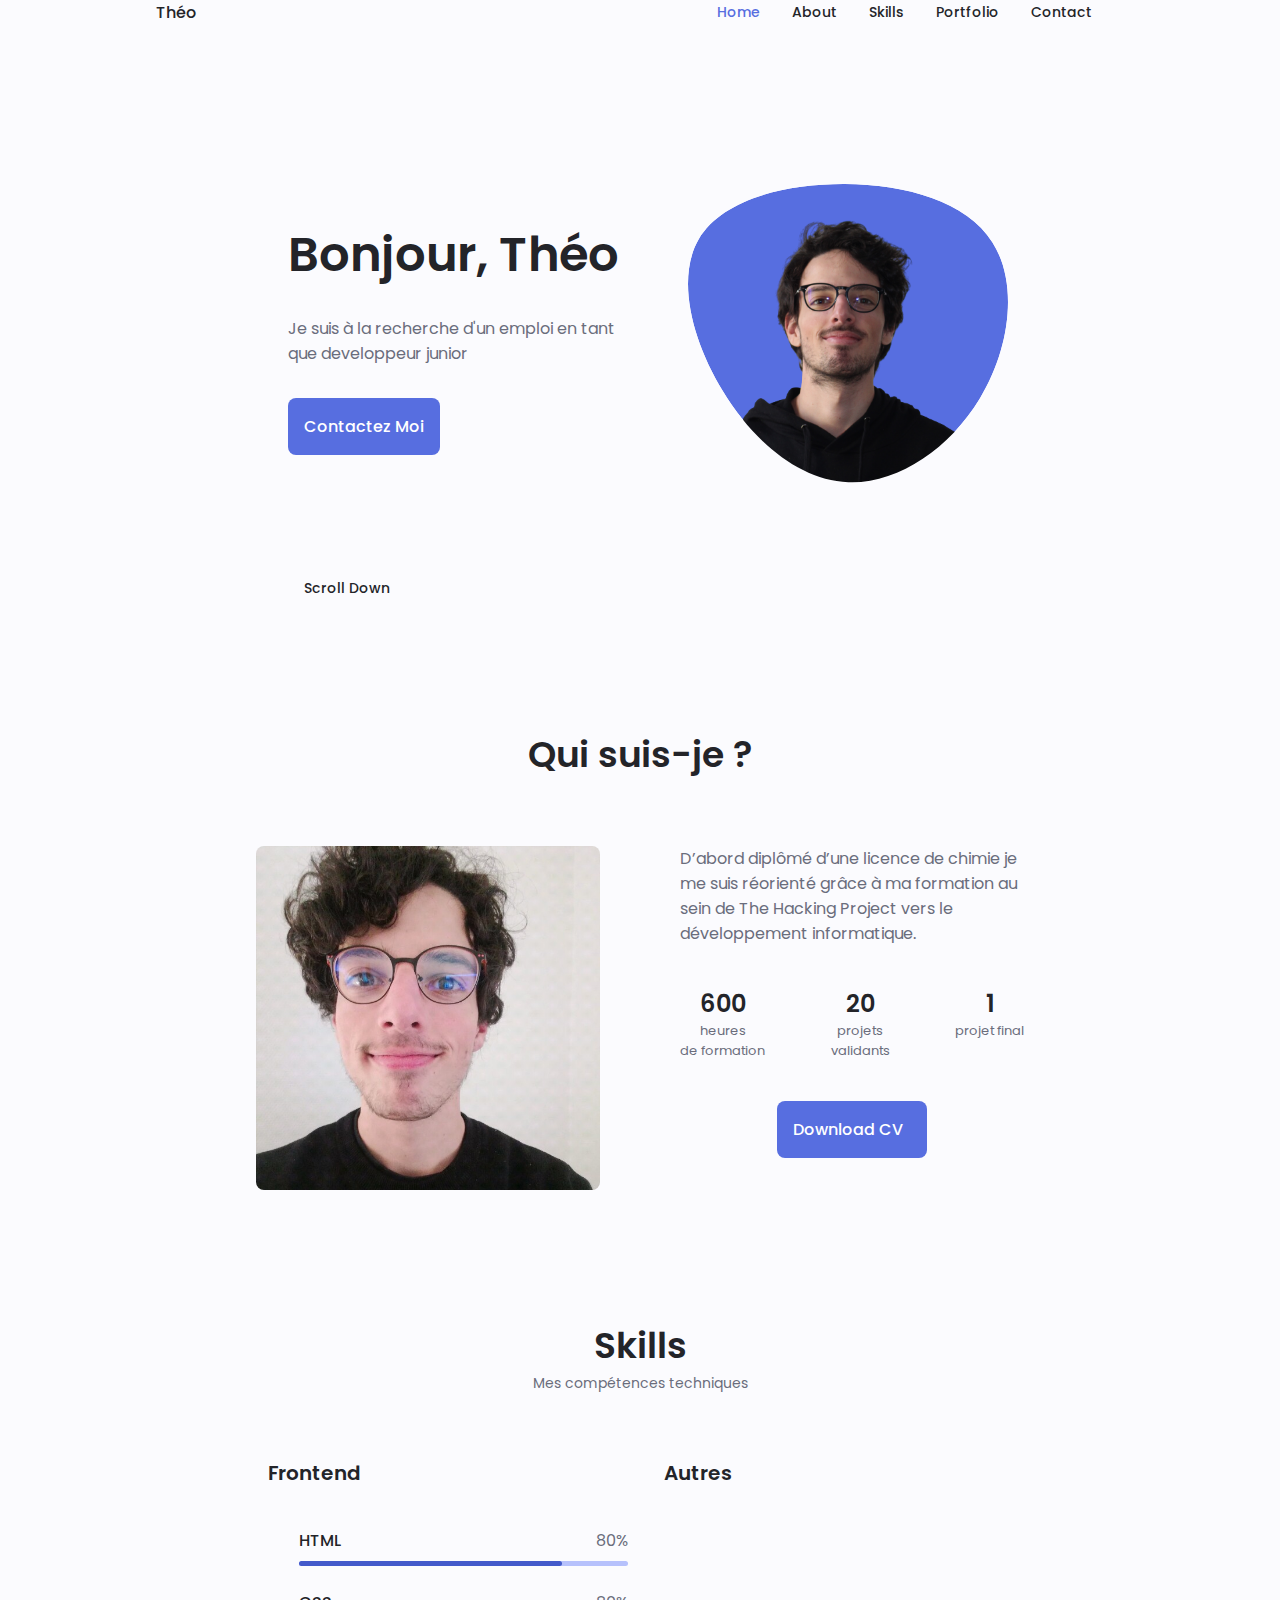
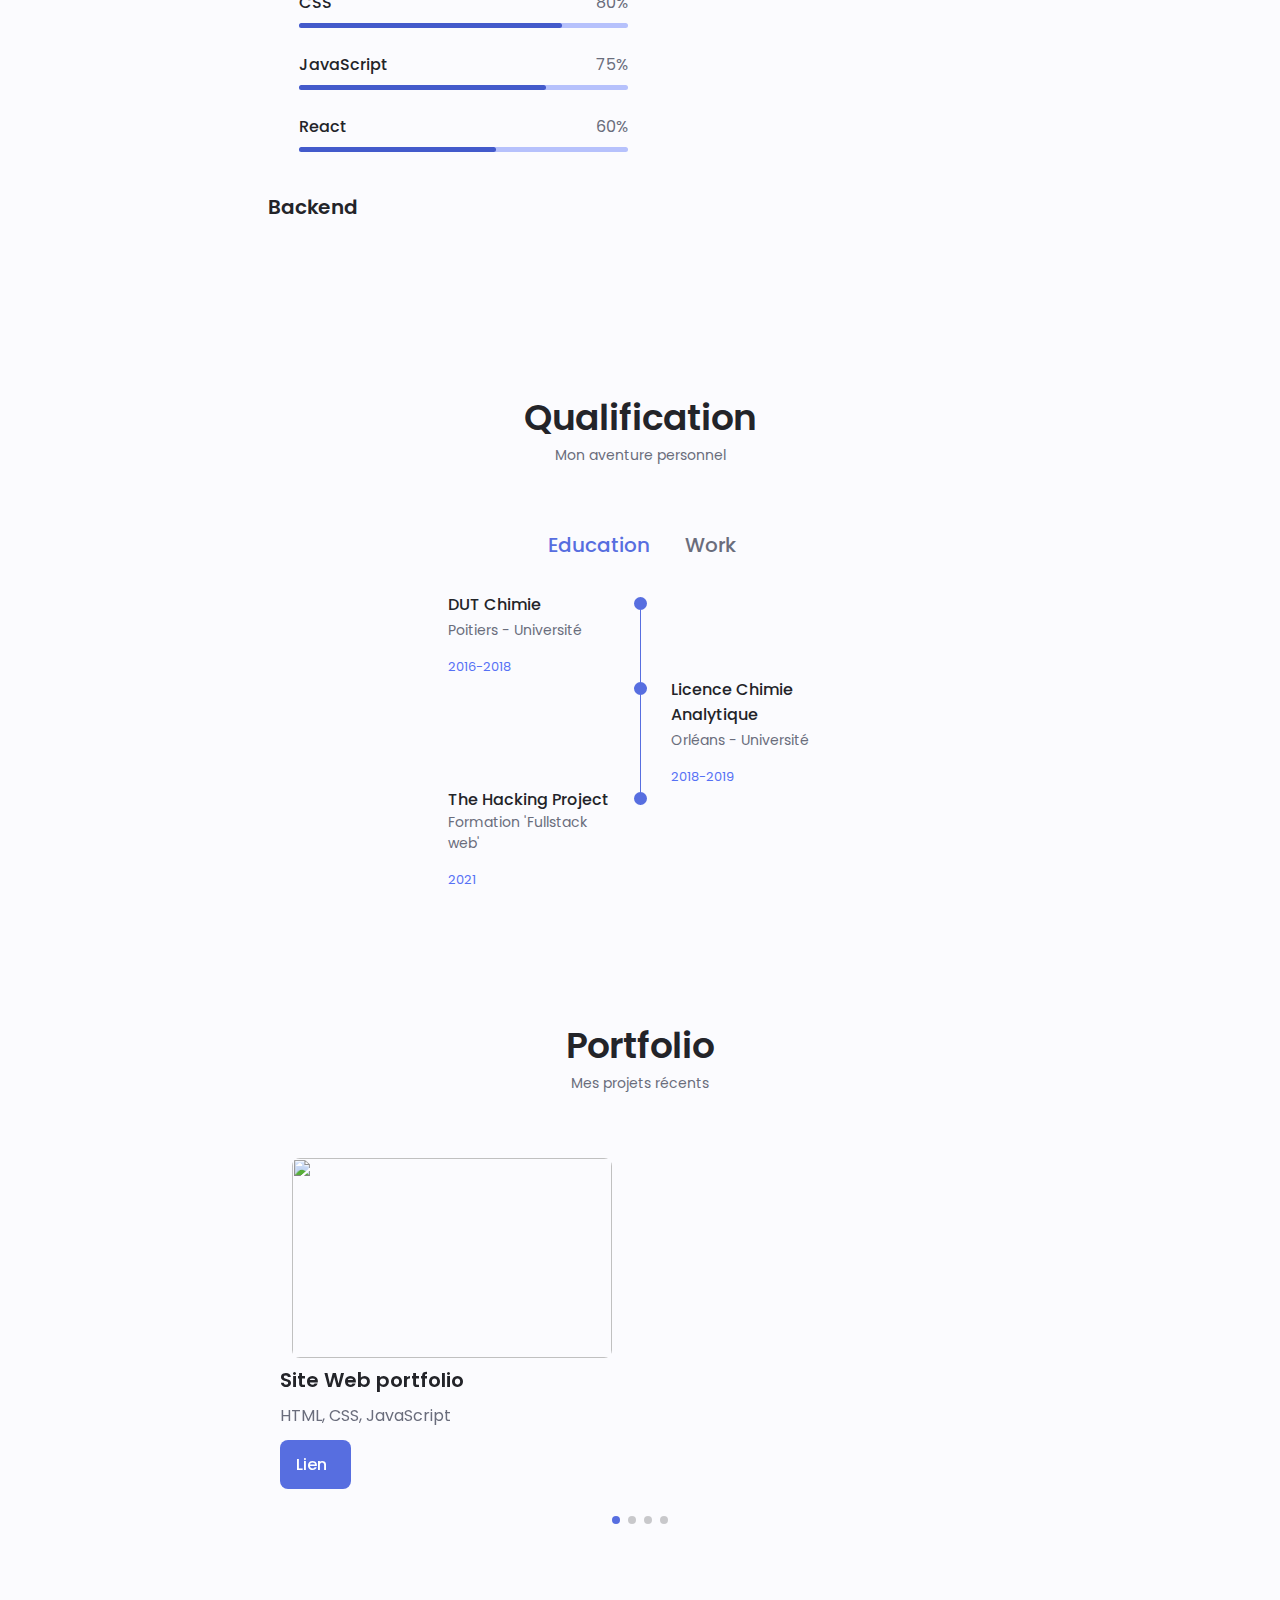
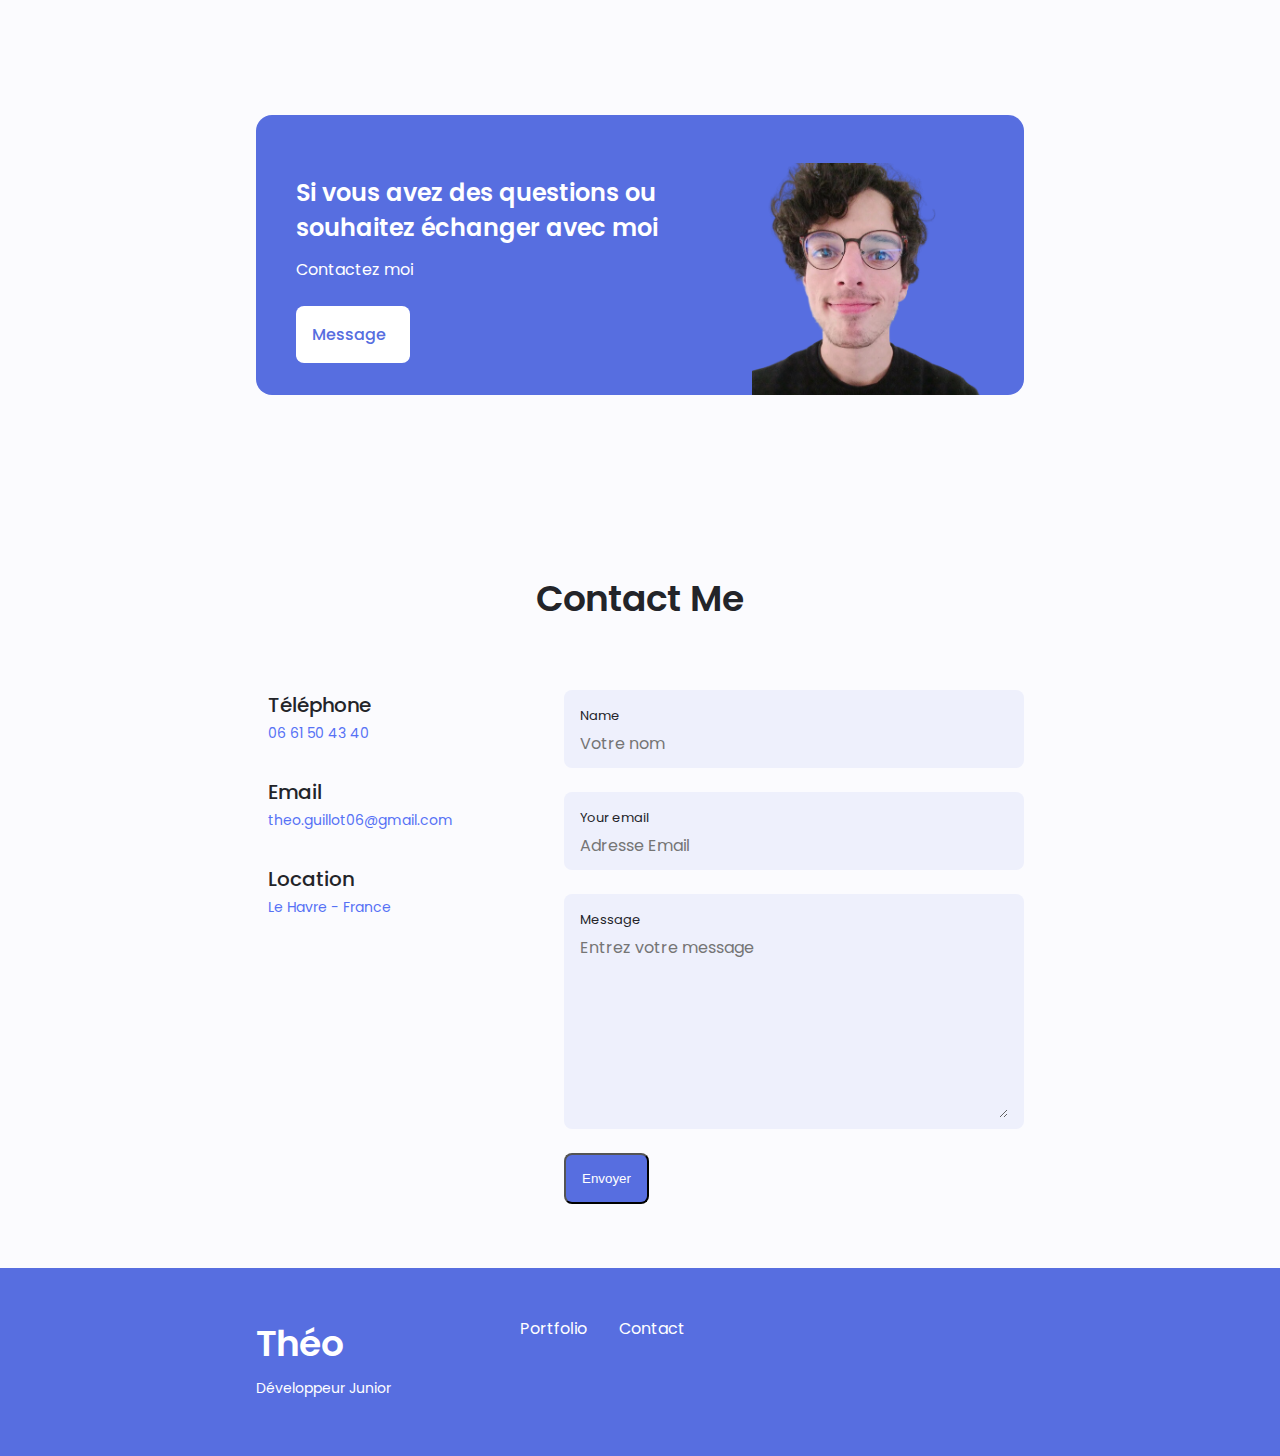
==== commit 10c1d7ff: "changed pdf file" ====
--- a/home.html
+++ b/home.html
@@ -95,7 +95,7 @@
                         <div class="home__data">
                             <h1 class="home__title">Bonjour, Théo</h1>                        
                             <br>
-                            <p class="home__description">Je suis à la recherche d'un emploi en tant que developpeur web junior</p>
+                            <p class="home__description">Je suis à la recherche d'un emploi en tant que developpeur junior</p>
                             <a href="#contact" class="button button--flex">
                                 Contactez Moi <i class="uil uil-message"></i>
                             </a>
